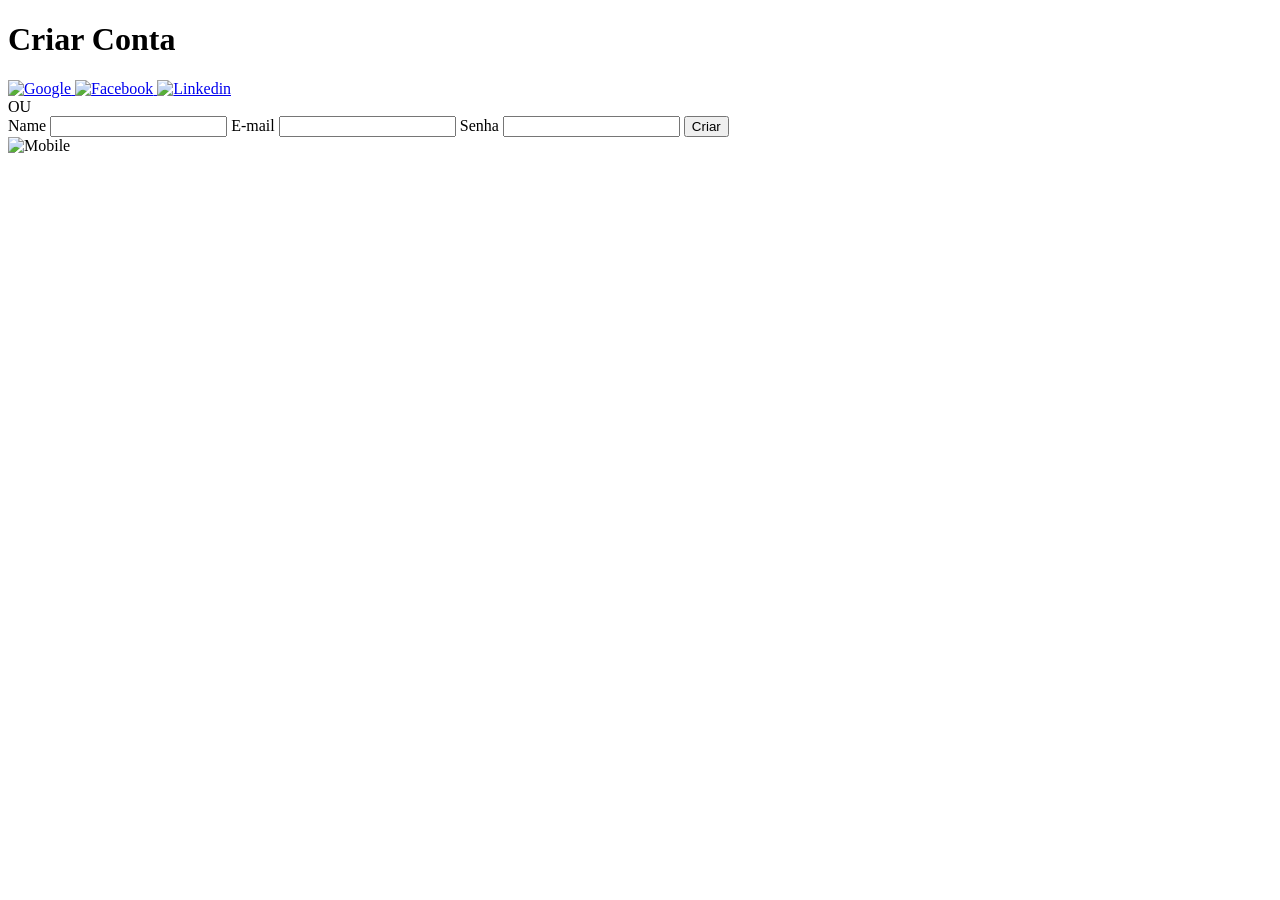
==== cadastro.html @ 9a90975a "Add files via upload" ====
<!DOCTYPE html>
<html lang="pt-br">
<head>
    <meta charset="UTF-8">
    <meta http-equiv="X-UA-Compatible" content="IE=edge">
    <meta name="viewport" content="width=device-width, initial-scale=1.0">
    <title>Cadastro</title>
    <link rel="stylesheet" href="css/cadastro.css">
    <link rel="shortcut icon" href="assets/favicon.ico" type="image/x-icon">
</head>
<body>
        <main>
            <h1>Criar Conta</h1>
            <div class="social-media">
                <a href="#">
                    <img src="assets/google.cadastro.png" alt="Google">
                </a>
                <a href="#">
                    <img src="assets/facebook.cadastro.png" alt="Facebook">
                </a>
                <a href="#">
                    <img src="assets/linkedin.cadastro.png" alt="Linkedin">
                </a>
            </div>
    
            <div class="altr">
                <span>OU</span>
            </div>
    
            <form action="">
                <label for="name">
                    <span>Name</span>
                    <input type="text" id="name" name="name">
                </label>
    
                <label for="email">
                    <span>E-mail</span>
                    <input type="email" id="email" name="email">
                </label>
    
                <label for="password">
                    <span>Senha</span>
                    <input type="password" id="password" name="password">
                </label>
    
                <input type="submit" value="Criar" id="button">
            </form>
        </main>
        <section class="imagens">
            <img src="assets/mobile.svg" alt="Mobile">
            <div class="crcl"></div>
        </section>
    </body>
    </html>
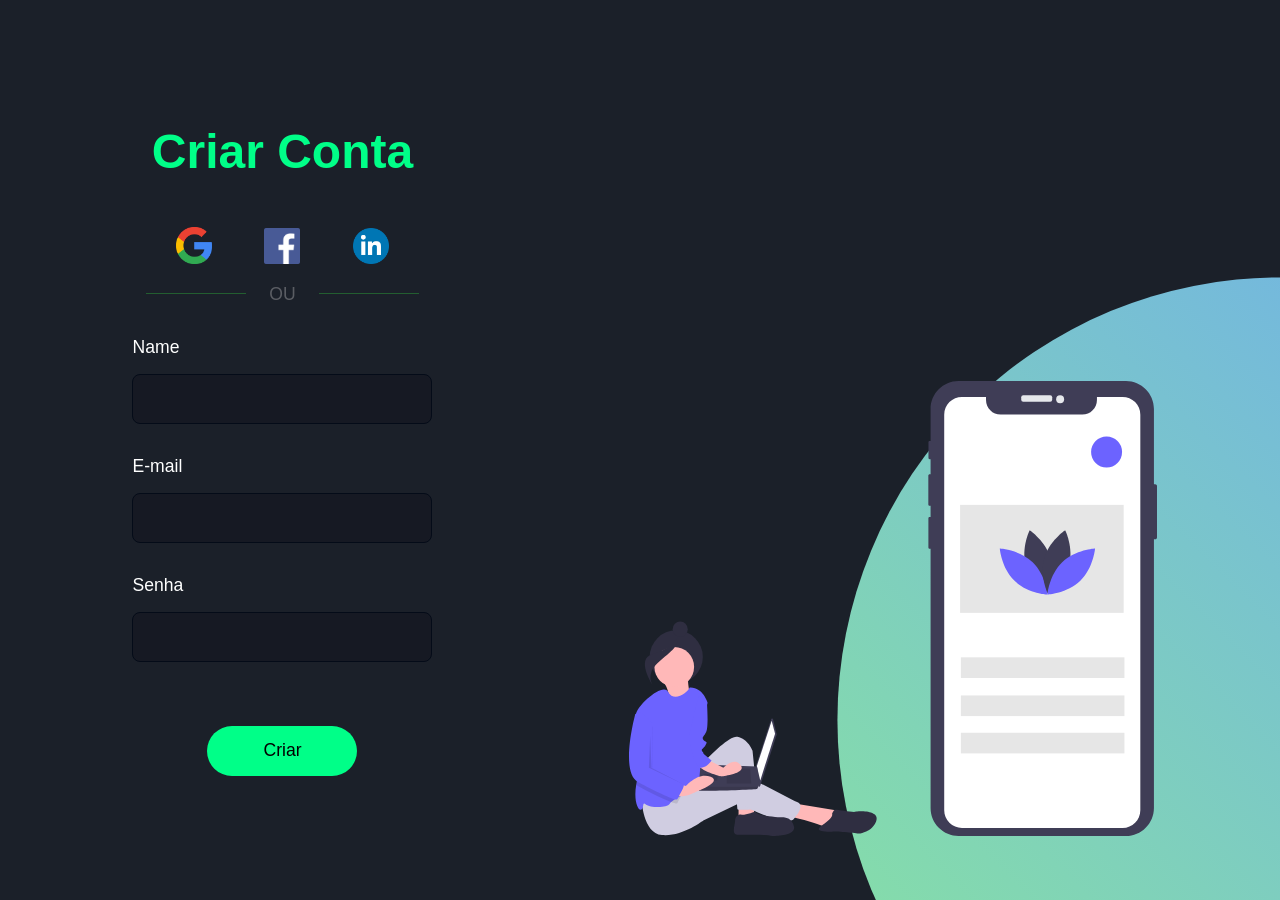
==== commit b7937926: "teste commit" ====
--- a/cadastro.html
+++ b/cadastro.html
@@ -1,54 +1,54 @@
-<!DOCTYPE html>
-<html lang="pt-br">
-<head>
-    <meta charset="UTF-8">
-    <meta http-equiv="X-UA-Compatible" content="IE=edge">
-    <meta name="viewport" content="width=device-width, initial-scale=1.0">
-    <title>Cadastro</title>
-    <link rel="stylesheet" href="css/cadastro.css">
-    <link rel="shortcut icon" href="assets/favicon.ico" type="image/x-icon">
-</head>
-<body>
-        <main>
-            <h1>Criar Conta</h1>
-            <div class="social-media">
-                <a href="#">
-                    <img src="assets/google.cadastro.png" alt="Google">
-                </a>
-                <a href="#">
-                    <img src="assets/facebook.cadastro.png" alt="Facebook">
-                </a>
-                <a href="#">
-                    <img src="assets/linkedin.cadastro.png" alt="Linkedin">
-                </a>
-            </div>
-    
-            <div class="altr">
-                <span>OU</span>
-            </div>
-    
-            <form action="">
-                <label for="name">
-                    <span>Name</span>
-                    <input type="text" id="name" name="name">
-                </label>
-    
-                <label for="email">
-                    <span>E-mail</span>
-                    <input type="email" id="email" name="email">
-                </label>
-    
-                <label for="password">
-                    <span>Senha</span>
-                    <input type="password" id="password" name="password">
-                </label>
-    
-                <input type="submit" value="Criar" id="button">
-            </form>
-        </main>
-        <section class="imagens">
-            <img src="assets/mobile.svg" alt="Mobile">
-            <div class="crcl"></div>
-        </section>
-    </body>
-    </html>
+<!DOCTYPE html>
+<html lang="pt-br">
+<head>
+    <meta charset="UTF-8">
+    <meta http-equiv="X-UA-Compatible" content="IE=edge">
+    <meta name="viewport" content="width=device-width, initial-scale=1.0">
+    <title>Cadastro</title>
+    <link rel="stylesheet" href="css/cadastro.css">
+    <link rel="shortcut icon" href="assets/favicon.ico" type="image/x-icon">
+</head>
+<body>
+        <main>
+            <h1>Criar Conta</h1>
+            <div class="social-media">
+                <a href="#">
+                    <img src="assets/google.cadastro.png" alt="Google">
+                </a>
+                <a href="#">
+                    <img src="assets/facebook.cadastro.png" alt="Facebook">
+                </a>
+                <a href="#">
+                    <img src="assets/linkedin.cadastro.png" alt="Linkedin">
+                </a>
+            </div>
+    
+            <div class="altr">
+                <span>OU</span>
+            </div>
+    
+            <form action="">
+                <label for="name">
+                    <span>Name</span>
+                    <input type="text" id="name" name="name">
+                </label>
+    
+                <label for="email">
+                    <span>E-mail</span>
+                    <input type="email" id="email" name="email">
+                </label>
+    
+                <label for="password">
+                    <span>Senha</span>
+                    <input type="password" id="password" name="password">
+                </label>
+    
+                <input type="submit" value="Criar" id="button">
+            </form>
+        </main>
+        <section class="imagens">
+            <img src="assets/mobile.svg" alt="Mobile">
+            <div class="crcl"></div>
+        </section>
+    </body>
+    </html>
--- a/css/cadastro.css
+++ b/css/cadastro.css
@@ -0,0 +1,140 @@
+@import url('https://fonts.googleapis.com/css2?family=Poppins:wght@100;200;300;400;500;600&display=swap');
+
+* {
+    margin: 0;
+    padding: 0;
+    border: 0;
+    box-sizing: border-box;
+    font-family: "Poppins", sans-serif;
+}
+
+body {
+    background: #1B2029;
+    color: white;
+    font-weight: 500;
+    display: flex;
+    min-height: 100vh;
+}
+
+main {
+    width: 50vw;
+    display: flex;
+    flex-direction: column;
+    align-items: center;
+    justify-content: center;
+}
+
+main h1 {
+    color: #00ff88;
+    font-size: 3rem;
+    margin-bottom: 3rem;
+}
+
+main.social-media {
+    display: flex;
+    align-content: center;
+}
+
+main .social-media a {
+    text-decoration: none;
+}
+
+main .social-media img {
+    width: 36px;
+    margin-left: 3rem;
+}
+
+main .social-media a:first-child img {
+    margin-left: 0;
+}
+
+main .altr {
+    margin-top: 1rem;
+}
+
+main .altr span {
+    font-size: 1.1rem;
+    font-weight: 400;
+    color: rgba(238, 236, 236, 0.3);
+    position: relative;
+}
+
+main .altr span::before, main .altr span::after {
+    position: absolute;
+    content: '';
+    height: 1px;
+    width: 100px;
+    bottom: 50%;
+    right: 50px;
+    background: rgba(54, 237, 63, 0.3);
+}
+
+main .altr span::after {
+    left: 50px;
+}
+
+main form {
+    display: flex;
+    flex-direction: column;
+    align-items: center;
+}
+
+main form label {
+    display: flex;
+    flex-direction: column;
+}
+
+main form label span {
+    font-size: 1.1rem;
+    margin-top: 2rem;
+}
+
+main form input {
+    background: #161923;
+    width: 300px;
+    height: 50px;
+    padding: 0 0.5rem;
+    margin-top: 1rem;
+    outline: none;
+    color: rgba(166, 166, 166);
+    font-size: 1rem;
+    border: 1px solid #040B18;
+    border-radius: 8px;
+}
+
+main form input[type="submit"] {
+    cursor: pointer;
+    width: 50%;
+    margin-top: 4rem;
+    border: none;
+    border-radius: 32px;
+    background: #00ff88;
+    color: rgb(0, 0, 0);
+    font-size: 1.1rem;
+    transition: all .3s ease-in-out;
+}
+
+main form input[type="submit"]:hover {
+    background: #5952d4;
+}
+
+section.imagens {
+    display: flex;
+    align-items: flex-end;
+    padding: 4rem;
+}
+
+section.imagens img {
+    width: 90%;
+}
+
+section.imagens .crcl {
+    position: absolute;
+    height: 100%;
+    width: 100%;
+    top: 0;
+    left: 0;
+    background: linear-gradient(45deg, #92f883, #70b0e9);
+    clip-path: circle(40% at right 80%);
+    z-index: -1;
+}
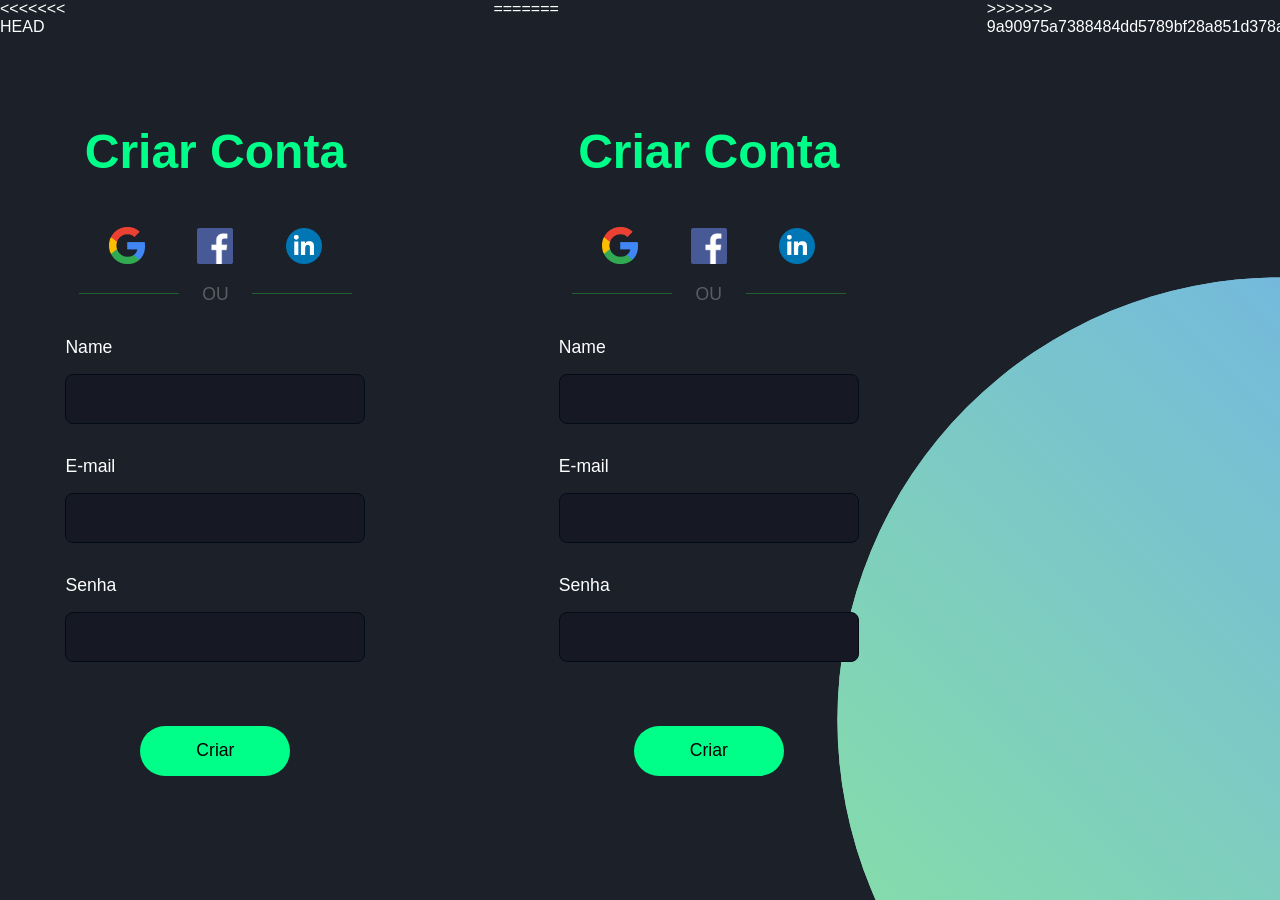
==== commit 5a0a95fe: "resolvendo conflitos e sincronizando" ====
--- a/cadastro.html
+++ b/cadastro.html
@@ -1,3 +1,4 @@
+<<<<<<< HEAD
 <!DOCTYPE html>
 <html lang="pt-br">
 <head>
@@ -52,3 +53,59 @@
         </section>
     </body>
     </html>
+=======
+<!DOCTYPE html>
+<html lang="pt-br">
+<head>
+    <meta charset="UTF-8">
+    <meta http-equiv="X-UA-Compatible" content="IE=edge">
+    <meta name="viewport" content="width=device-width, initial-scale=1.0">
+    <title>Cadastro</title>
+    <link rel="stylesheet" href="css/cadastro.css">
+    <link rel="shortcut icon" href="assets/favicon.ico" type="image/x-icon">
+</head>
+<body>
+        <main>
+            <h1>Criar Conta</h1>
+            <div class="social-media">
+                <a href="#">
+                    <img src="assets/google.cadastro.png" alt="Google">
+                </a>
+                <a href="#">
+                    <img src="assets/facebook.cadastro.png" alt="Facebook">
+                </a>
+                <a href="#">
+                    <img src="assets/linkedin.cadastro.png" alt="Linkedin">
+                </a>
+            </div>
+    
+            <div class="altr">
+                <span>OU</span>
+            </div>
+    
+            <form action="">
+                <label for="name">
+                    <span>Name</span>
+                    <input type="text" id="name" name="name">
+                </label>
+    
+                <label for="email">
+                    <span>E-mail</span>
+                    <input type="email" id="email" name="email">
+                </label>
+    
+                <label for="password">
+                    <span>Senha</span>
+                    <input type="password" id="password" name="password">
+                </label>
+    
+                <input type="submit" value="Criar" id="button">
+            </form>
+        </main>
+        <section class="imagens">
+            <img src="assets/mobile.svg" alt="Mobile">
+            <div class="crcl"></div>
+        </section>
+    </body>
+    </html>
+>>>>>>> 9a90975a7388484dd5789bf28a851d378a941521
